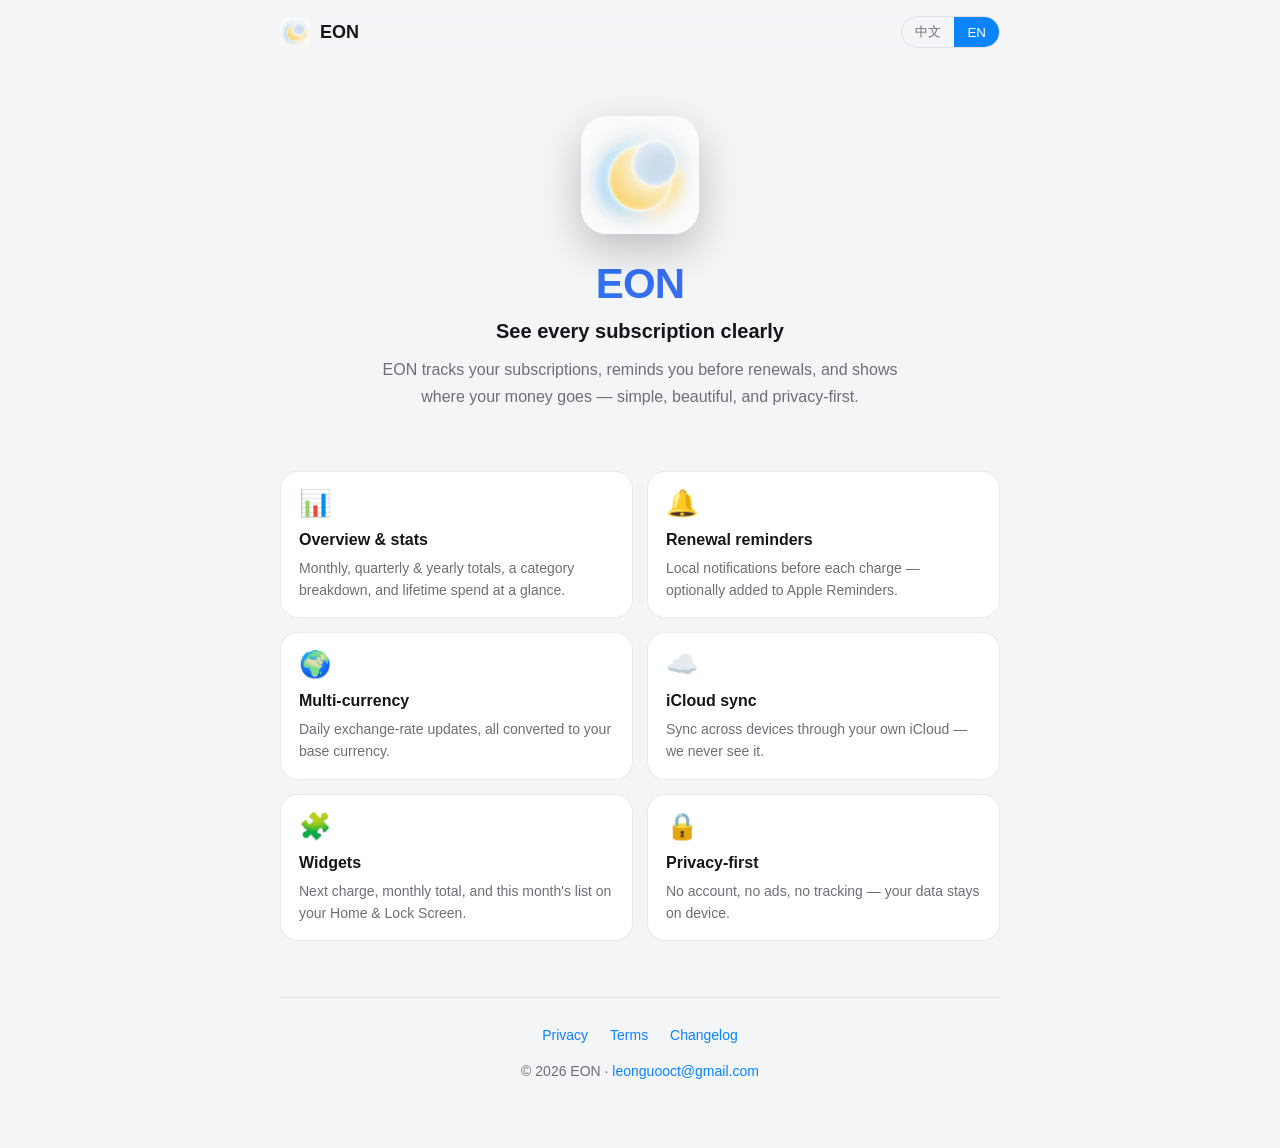
==== index.html @ 5a6c203f "changelog: minimal editorial restyle (mono, no cards/tags/badges); add cache-busting ?v=4 to css/js" ====
<!DOCTYPE html>
<html lang="en">
<head>
<meta charset="utf-8">
<meta name="viewport" content="width=device-width, initial-scale=1">
<title>EON — Subscription Tracker</title>
<link rel="icon" href="icon.png">
<link rel="stylesheet" href="style.css?v=4">
<script>
(function(){try{var l=localStorage.getItem('eon-lang');
if(!l){l=(navigator.language||'en').toLowerCase().indexOf('zh')===0?'zh':'en';}
document.documentElement.setAttribute('data-lang',l);}catch(e){
document.documentElement.setAttribute('data-lang','en');}})();
</script>
</head>
<body>
<div class="wrap">

  <header class="bar">
    <a class="brand" href="index.html"><img src="icon.png" alt="EON"> EON</a>
    <div class="langtoggle">
      <button data-l="zh" onclick="eonSetLang('zh')">中文</button>
      <button data-l="en" onclick="eonSetLang('en')">EN</button>
    </div>
  </header>

  <section class="hero">
    <img class="appicon" src="icon.png" alt="EON app icon">
    <h1>EON</h1>
    <p class="tag">
      <span class="zh">看清你的每一笔订阅</span>
      <span class="en">See every subscription clearly</span>
    </p>
    <p class="sub">
      <span class="zh">EON 帮你记录订阅、提前提醒续费、看清钱花在了哪里 —— 简洁、好看、隐私优先。</span>
      <span class="en">EON tracks your subscriptions, reminds you before renewals, and shows where your money goes — simple, beautiful, and privacy-first.</span>
    </p>
  </section>

  <section class="features">
    <div class="card">
      <div class="emoji">📊</div>
      <h3><span class="zh">总览统计</span><span class="en">Overview &amp; stats</span></h3>
      <p><span class="zh">月 / 季 / 年总额、分类饼图、累计支付,一眼看清。</span>
         <span class="en">Monthly, quarterly &amp; yearly totals, a category breakdown, and lifetime spend at a glance.</span></p>
    </div>
    <div class="card">
      <div class="emoji">🔔</div>
      <h3><span class="zh">续费提醒</span><span class="en">Renewal reminders</span></h3>
      <p><span class="zh">扣费前本地通知,还能一键加到 Apple 提醒事项。</span>
         <span class="en">Local notifications before each charge — optionally added to Apple Reminders.</span></p>
    </div>
    <div class="card">
      <div class="emoji">🌍</div>
      <h3><span class="zh">多币种</span><span class="en">Multi-currency</span></h3>
      <p><span class="zh">每天自动更新汇率,统一折算成你的主币种。</span>
         <span class="en">Daily exchange-rate updates, all converted to your base currency.</span></p>
    </div>
    <div class="card">
      <div class="emoji">☁️</div>
      <h3><span class="zh">iCloud 同步</span><span class="en">iCloud sync</span></h3>
      <p><span class="zh">多设备同步;数据只在你自己的 iCloud,我们看不到。</span>
         <span class="en">Sync across devices through your own iCloud — we never see it.</span></p>
    </div>
    <div class="card">
      <div class="emoji">🧩</div>
      <h3><span class="zh">桌面小组件</span><span class="en">Widgets</span></h3>
      <p><span class="zh">下次扣费、本月总额、本月清单,主屏锁屏随时一眼看到。</span>
         <span class="en">Next charge, monthly total, and this month's list on your Home &amp; Lock Screen.</span></p>
    </div>
    <div class="card">
      <div class="emoji">🔒</div>
      <h3><span class="zh">隐私优先</span><span class="en">Privacy-first</span></h3>
      <p><span class="zh">无账号、无广告、无追踪,数据留在你的设备上。</span>
         <span class="en">No account, no ads, no tracking — your data stays on device.</span></p>
    </div>
  </section>

  <footer>
    <div class="links">
      <a href="privacy.html"><span class="zh">隐私政策</span><span class="en">Privacy</span></a>
      <a href="terms.html"><span class="zh">使用条款</span><span class="en">Terms</span></a>
      <a href="changelog.html"><span class="zh">更新日志</span><span class="en">Changelog</span></a>
    </div>
    <p>© 2026 EON · <a href="mailto:leonguooct@gmail.com">leonguooct@gmail.com</a></p>
  </footer>

</div>
<script src="app.js?v=4"></script>
</body>
</html>
---- style.css ----
:root{
  --bg:#f4f5f7; --surface:#ffffff; --ink:#15161a; --sec:#6c6f77;
  --line:rgba(0,0,0,.08); --accent:#0a84ff; --accent2:#5e5ce6;
}
@media (prefers-color-scheme: dark){
  :root{
    --bg:#0a0a0c; --surface:#17181c; --ink:#f4f5f7; --sec:#8b8e97;
    --line:rgba(255,255,255,.09); --accent:#6ca8ff; --accent2:#7d7bff;
  }
}
*{box-sizing:border-box}
html{color-scheme:light dark}
body{margin:0;background:var(--bg);color:var(--ink);
  font:16px/1.7 -apple-system,BlinkMacSystemFont,"Segoe UI",Roboto,"PingFang SC","Hiragino Sans",sans-serif;
  -webkit-font-smoothing:antialiased}
a{color:var(--accent);text-decoration:none}
a:hover{text-decoration:underline}
.wrap{max-width:760px;margin:0 auto;padding:0 20px}

/* top bar */
header.bar{display:flex;align-items:center;justify-content:space-between;
  padding:16px 0;position:sticky;top:0;z-index:10;
  background:color-mix(in srgb,var(--bg) 86%, transparent);
  backdrop-filter:saturate(180%) blur(14px);-webkit-backdrop-filter:saturate(180%) blur(14px)}
.brand{display:flex;align-items:center;gap:10px;font-weight:800;font-size:18px;color:var(--ink)}
.brand:hover{text-decoration:none}
.brand img{width:30px;height:30px;border-radius:8px}
.langtoggle{display:flex;border:1px solid var(--line);border-radius:999px;overflow:hidden}
.langtoggle button{border:0;background:transparent;color:var(--sec);
  padding:6px 13px;cursor:pointer;font:600 13px/1 inherit}
.langtoggle button.active{background:var(--accent);color:#fff}

/* hero */
.hero{text-align:center;padding:52px 0 20px}
.hero .appicon{width:118px;height:118px;border-radius:26px;
  box-shadow:0 16px 44px rgba(0,0,0,.22)}
.hero h1{font-size:42px;line-height:1.05;letter-spacing:-.02em;margin:20px 0 8px;
  background:linear-gradient(120deg,var(--accent),var(--accent2));
  -webkit-background-clip:text;background-clip:text;color:transparent}
.hero .tag{font-size:20px;font-weight:600;margin:0 0 8px}
.hero .sub{font-size:16px;color:var(--sec);max-width:520px;margin:0 auto}

/* features */
.features{display:grid;grid-template-columns:1fr 1fr;gap:14px;margin:40px 0 8px}
@media (max-width:560px){.features{grid-template-columns:1fr}}
.card{background:var(--surface);border:1px solid var(--line);border-radius:18px;padding:18px 18px 16px}
.card .emoji{font-size:26px;line-height:1}
.card h3{margin:10px 0 5px;font-size:16px}
.card p{margin:0;color:var(--sec);font-size:14px;line-height:1.55}

/* doc pages */
.doc{padding:8px 0 0}
.doc h1{font-size:28px;margin:8px 0 2px}
.doc h2{font-size:19px;margin-top:30px}
.doc ul{padding-left:22px}
.doc code{background:var(--surface);border:1px solid var(--line);
  border-radius:6px;padding:1px 6px;font-size:13px}
.muted{color:var(--sec);font-size:14px}

/* changelog — minimal / editorial (mono, whitespace + hairlines only) */
.timeline{margin:40px 0 0}
.release{margin:0 0 44px;padding:0;background:none;border:0}
.release + .release{border-top:1px solid var(--line);padding-top:42px}
.release .ver{display:flex;align-items:baseline;gap:12px;margin-bottom:20px}
.release h3{margin:0;font-size:25px;font-weight:600;letter-spacing:-.02em;
  color:var(--ink);font-variant-numeric:tabular-nums}
.badge-latest{font-size:11px;font-weight:600;letter-spacing:.1em;
  text-transform:uppercase;color:var(--sec)}
.release .date{margin-left:auto;font-size:12px;letter-spacing:.06em;
  text-transform:uppercase;color:var(--sec);font-variant-numeric:tabular-nums}
.release ul{list-style:none;margin:0;padding:0}
/* plain text lines — no label, no bullet, whitespace-only rhythm */
.release li{margin:0;padding:11px 0;line-height:1.7;font-size:15.5px;color:var(--ink)}
/* type labels removed from view (kept in markup for future/scannability) */
.t{display:none}

/* footer */
footer{border-top:1px solid var(--line);margin-top:56px;padding:26px 0 64px;
  color:var(--sec);font-size:14px;text-align:center}
footer .links a{margin:0 9px}
footer p{margin:12px 0 0}

/* language visibility (set on <html data-lang>) */
html[data-lang="en"] .zh{display:none}
html[data-lang="zh"] .en{display:none}
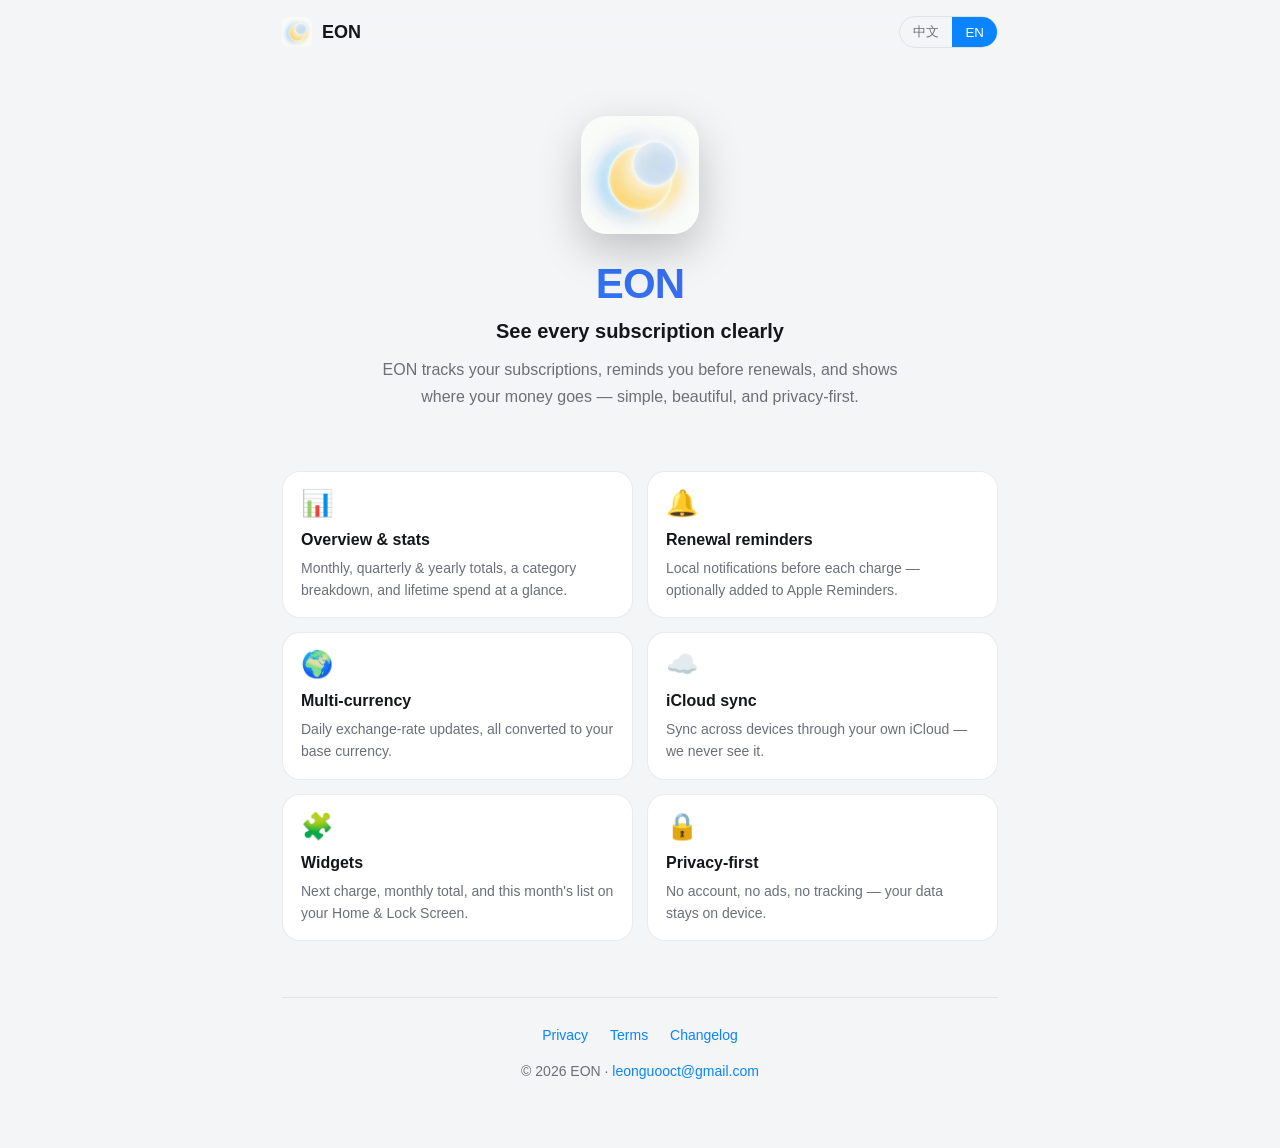
==== commit bedf4833: "changelog: group items under New/Fixed headings with bullets; wider mobile gutters; bump ?v=5" ====
--- a/index.html
+++ b/index.html
@@ -5,7 +5,7 @@
 <meta name="viewport" content="width=device-width, initial-scale=1">
 <title>EON — Subscription Tracker</title>
 <link rel="icon" href="icon.png">
-<link rel="stylesheet" href="style.css?v=4">
+<link rel="stylesheet" href="style.css?v=5">
 <script>
 (function(){try{var l=localStorage.getItem('eon-lang');
 if(!l){l=(navigator.language||'en').toLowerCase().indexOf('zh')===0?'zh':'en';}
@@ -86,6 +86,6 @@
   </footer>
 
 </div>
-<script src="app.js?v=4"></script>
+<script src="app.js?v=5"></script>
 </body>
 </html>
--- a/style.css
+++ b/style.css
@@ -15,7 +15,8 @@
   -webkit-font-smoothing:antialiased}
 a{color:var(--accent);text-decoration:none}
 a:hover{text-decoration:underline}
-.wrap{max-width:760px;margin:0 auto;padding:0 20px}
+.wrap{max-width:760px;margin:0 auto;padding:0 22px}
+@media(max-width:560px){.wrap{padding:0 28px}}
 
 /* top bar */
 header.bar{display:flex;align-items:center;justify-content:space-between;
@@ -61,18 +62,20 @@
 .timeline{margin:40px 0 0}
 .release{margin:0 0 44px;padding:0;background:none;border:0}
 .release + .release{border-top:1px solid var(--line);padding-top:42px}
-.release .ver{display:flex;align-items:baseline;gap:12px;margin-bottom:20px}
+.release .ver{display:flex;align-items:baseline;gap:12px;margin-bottom:6px}
 .release h3{margin:0;font-size:25px;font-weight:600;letter-spacing:-.02em;
   color:var(--ink);font-variant-numeric:tabular-nums}
 .badge-latest{font-size:11px;font-weight:600;letter-spacing:.1em;
   text-transform:uppercase;color:var(--sec)}
 .release .date{margin-left:auto;font-size:12px;letter-spacing:.06em;
   text-transform:uppercase;color:var(--sec);font-variant-numeric:tabular-nums}
-.release ul{list-style:none;margin:0;padding:0}
-/* plain text lines — no label, no bullet, whitespace-only rhythm */
-.release li{margin:0;padding:11px 0;line-height:1.7;font-size:15.5px;color:var(--ink)}
-/* type labels removed from view (kept in markup for future/scannability) */
-.t{display:none}
+/* grouped sections: New / Improved / Fixed heading + bulleted list */
+.release h4{margin:22px 0 4px;font-size:12px;font-weight:700;letter-spacing:.08em;
+  text-transform:uppercase;color:var(--sec)}
+.release h4:first-child{margin-top:12px}
+.release ul{list-style:disc;margin:0;padding-left:20px}
+.release li{margin:0;padding:5px 0;line-height:1.7;font-size:15.5px;color:var(--ink)}
+.release li::marker{color:var(--sec)}
 
 /* footer */
 footer{border-top:1px solid var(--line);margin-top:56px;padding:26px 0 64px;
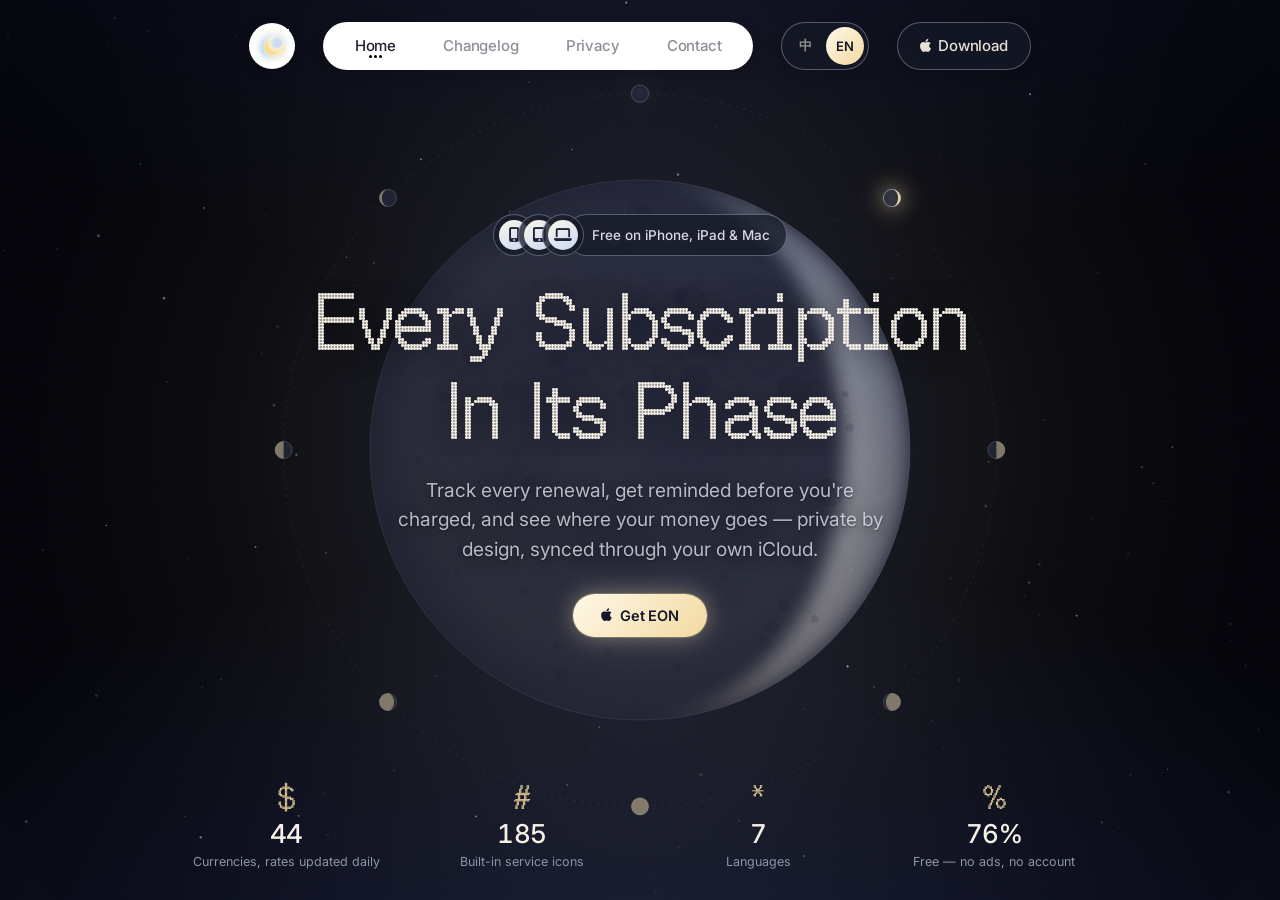
==== commit d19ac511: "site: 换成月相主题新官网 + 中英切换 + 联系页 - 首页:动态月相夜空(月面纹理、柔和明暗交界线、8 相轨道、流星)、真实产品数据、App Store 下载直达 - 中英切换:记住选择,默认" ====
--- a/index.html
+++ b/index.html
@@ -1,91 +1,122 @@
 <!DOCTYPE html>
-<html lang="en">
+<html lang="en" data-lang="en">
 <head>
-<meta charset="utf-8">
-<meta name="viewport" content="width=device-width, initial-scale=1">
-<title>EON — Subscription Tracker</title>
-<link rel="icon" href="icon.png">
-<link rel="stylesheet" href="style.css?v=5">
-<script>
-(function(){try{var l=localStorage.getItem('eon-lang');
-if(!l){l=(navigator.language||'en').toLowerCase().indexOf('zh')===0?'zh':'en';}
-document.documentElement.setAttribute('data-lang',l);}catch(e){
-document.documentElement.setAttribute('data-lang','en');}})();
-</script>
+  <meta charset="UTF-8" />
+  <meta name="viewport" content="width=device-width, initial-scale=1, viewport-fit=cover" />
+  <title>EON — Every Subscription, In Its Phase</title>
+  <meta name="description" content="EON tracks your subscriptions, reminds you before renewals and shows where your money goes. Free, private, on iPhone, iPad and Mac." />
+  <script>
+    (function () {
+      var l;
+      try { l = localStorage.getItem("eon-lang"); } catch (e) {}
+      if (l !== "zh" && l !== "en") l = (navigator.language || "en").toLowerCase().indexOf("zh") === 0 ? "zh" : "en";
+      var h = document.documentElement;
+      h.setAttribute("data-lang", l);
+      h.setAttribute("lang", l === "zh" ? "zh-Hans" : "en");
+      h.dataset.titleEn = "EON — Every Subscription, In Its Phase";
+      h.dataset.titleZh = "EON：订阅管理 —— 每一笔订阅，都有它的月相";
+      document.title = l === "zh" ? h.dataset.titleZh : h.dataset.titleEn;
+    })();
+  </script>
+  <link rel="preconnect" href="https://fonts.googleapis.com" />
+  <link rel="preconnect" href="https://fonts.gstatic.com" crossorigin />
+  <link href="https://fonts.googleapis.com/css2?family=Inter:wght@400;500;600&display=swap" rel="stylesheet" />
+  <link href="https://db.onlinewebfonts.com/c/8cb707a9b8a73f8a7403336b861c3074?family=BubbledotICG-FinePos" rel="stylesheet" />
+  <link rel="stylesheet" href="https://cdnjs.cloudflare.com/ajax/libs/font-awesome/6.5.2/css/all.min.css" integrity="sha512-SnH5WK+bZxgPHs44uWIX+LLJAJ9/2PkPKZ5QiAj6Ta86w+fsb2TkcmfRyVX3pBnMFcV7oQPJkl9QevSCWr3W6A==" crossorigin="anonymous" referrerpolicy="no-referrer" />
+  <link rel="icon" href="assets/logo.webp" type="image/webp" />
+  <link rel="stylesheet" href="styles.css" />
 </head>
-<body>
-<div class="wrap">
+<body class="home">
+  <!-- Night sky + a moon that slowly walks through its phases (drawn in main.js). -->
+  <div class="bg" aria-hidden="true">
+    <canvas class="sky" data-moon="hero"></canvas>
+    <div class="bg-grain"></div>
+  </div>
 
-  <header class="bar">
-    <a class="brand" href="index.html"><img src="icon.png" alt="EON"> EON</a>
-    <div class="langtoggle">
-      <button data-l="zh" onclick="eonSetLang('zh')">中文</button>
-      <button data-l="en" onclick="eonSetLang('en')">EN</button>
-    </div>
-  </header>
+  <div class="page">
+    <header class="header">
+      <a class="logo" href="index.html" aria-label="EON">
+        <img src="assets/logo.webp" alt="" width="52" height="52" />
+      </a>
 
-  <section class="hero">
-    <img class="appicon" src="icon.png" alt="EON app icon">
-    <h1>EON</h1>
-    <p class="tag">
-      <span class="zh">看清你的每一笔订阅</span>
-      <span class="en">See every subscription clearly</span>
-    </p>
-    <p class="sub">
-      <span class="zh">EON 帮你记录订阅、提前提醒续费、看清钱花在了哪里 —— 简洁、好看、隐私优先。</span>
-      <span class="en">EON tracks your subscriptions, reminds you before renewals, and shows where your money goes — simple, beautiful, and privacy-first.</span>
-    </p>
-  </section>
+      <nav class="nav" aria-label="Primary">
+        <a class="nav-link is-active" aria-current="page" href="index.html"><span class="en">Home</span><span class="zh">首页</span></a>
+        <a class="nav-link" href="changelog.html"><span class="en">Changelog</span><span class="zh">更新日志</span></a>
+        <a class="nav-link" href="privacy.html"><span class="en">Privacy</span><span class="zh">隐私</span></a>
+        <a class="nav-link" href="contact.html"><span class="en">Contact</span><span class="zh">联系</span></a>
+      </nav>
 
-  <section class="features">
-    <div class="card">
-      <div class="emoji">📊</div>
-      <h3><span class="zh">总览统计</span><span class="en">Overview &amp; stats</span></h3>
-      <p><span class="zh">月 / 季 / 年总额、分类饼图、累计支付,一眼看清。</span>
-         <span class="en">Monthly, quarterly &amp; yearly totals, a category breakdown, and lifetime spend at a glance.</span></p>
-    </div>
-    <div class="card">
-      <div class="emoji">🔔</div>
-      <h3><span class="zh">续费提醒</span><span class="en">Renewal reminders</span></h3>
-      <p><span class="zh">扣费前本地通知,还能一键加到 Apple 提醒事项。</span>
-         <span class="en">Local notifications before each charge — optionally added to Apple Reminders.</span></p>
-    </div>
-    <div class="card">
-      <div class="emoji">🌍</div>
-      <h3><span class="zh">多币种</span><span class="en">Multi-currency</span></h3>
-      <p><span class="zh">每天自动更新汇率,统一折算成你的主币种。</span>
-         <span class="en">Daily exchange-rate updates, all converted to your base currency.</span></p>
-    </div>
-    <div class="card">
-      <div class="emoji">☁️</div>
-      <h3><span class="zh">iCloud 同步</span><span class="en">iCloud sync</span></h3>
-      <p><span class="zh">多设备同步;数据只在你自己的 iCloud,我们看不到。</span>
-         <span class="en">Sync across devices through your own iCloud — we never see it.</span></p>
-    </div>
-    <div class="card">
-      <div class="emoji">🧩</div>
-      <h3><span class="zh">桌面小组件</span><span class="en">Widgets</span></h3>
-      <p><span class="zh">下次扣费、本月总额、本月清单,主屏锁屏随时一眼看到。</span>
-         <span class="en">Next charge, monthly total, and this month's list on your Home &amp; Lock Screen.</span></p>
-    </div>
-    <div class="card">
-      <div class="emoji">🔒</div>
-      <h3><span class="zh">隐私优先</span><span class="en">Privacy-first</span></h3>
-      <p><span class="zh">无账号、无广告、无追踪,数据留在你的设备上。</span>
-         <span class="en">No account, no ads, no tracking — your data stays on device.</span></p>
-    </div>
-  </section>
+      <div class="lang" role="group" aria-label="Language / 语言">
+        <button type="button" data-l="zh" lang="zh-Hans">中</button>
+        <button type="button" data-l="en" lang="en">EN</button>
+      </div>
 
-  <footer>
-    <div class="links">
-      <a href="privacy.html"><span class="zh">隐私政策</span><span class="en">Privacy</span></a>
-      <a href="terms.html"><span class="zh">使用条款</span><span class="en">Terms</span></a>
-      <a href="changelog.html"><span class="zh">更新日志</span><span class="en">Changelog</span></a>
-    </div>
-    <p>© 2026 EON · <a href="mailto:leonguooct@gmail.com">leonguooct@gmail.com</a></p>
-  </footer>
+      <a class="sign-in" href="https://apps.apple.com/app/id6771706897" data-href-en="https://apps.apple.com/app/id6771706897" data-href-zh="https://apps.apple.com/cn/app/id6771706897" target="_blank" rel="noopener"><i class="fa-brands fa-apple" aria-hidden="true"></i> <span class="en">Download</span><span class="zh">下载</span></a>
 
-</div>
-<script src="app.js?v=5"></script>
+      <button class="burger" type="button" aria-label="Menu" aria-expanded="false" aria-controls="mobile-menu">
+        <span></span><span></span><span></span>
+      </button>
+    </header>
+
+    <div class="menu-overlay" hidden></div>
+    <nav class="mobile-menu" id="mobile-menu" aria-label="Mobile" hidden>
+      <a class="mobile-link is-active" aria-current="page" href="index.html" style="--i: 0"><span class="en">Home</span><span class="zh">首页</span></a>
+      <a class="mobile-link" href="changelog.html" style="--i: 1"><span class="en">Changelog</span><span class="zh">更新日志</span></a>
+      <a class="mobile-link" href="privacy.html" style="--i: 2"><span class="en">Privacy</span><span class="zh">隐私</span></a>
+      <a class="mobile-link" href="contact.html" style="--i: 3"><span class="en">Contact</span><span class="zh">联系</span></a>
+      <a class="mobile-sign-in" href="https://apps.apple.com/app/id6771706897" data-href-en="https://apps.apple.com/app/id6771706897" data-href-zh="https://apps.apple.com/cn/app/id6771706897" target="_blank" rel="noopener" style="--i: 4"><i class="fa-brands fa-apple" aria-hidden="true"></i> <span class="en">Download on the App Store</span><span class="zh">在 App Store 下载</span></a>
+    </nav>
+
+    <main class="hero">
+      <div class="trust anim" style="--d: 0.05s">
+        <span class="trust-avatar a1" title="iPhone"><span class="trust-inner"><i class="fa-solid fa-mobile-screen-button" aria-hidden="true"></i></span></span>
+        <span class="trust-avatar a2" title="iPad"><span class="trust-inner"><i class="fa-solid fa-tablet-screen-button" aria-hidden="true"></i></span></span>
+        <span class="trust-avatar a3" title="Mac"><span class="trust-inner"><i class="fa-solid fa-laptop" aria-hidden="true"></i></span></span>
+        <span class="trust-pill"><span class="en">Free on iPhone, iPad &amp; Mac</span><span class="zh">iPhone · iPad · Mac 免费使用</span></span>
+      </div>
+
+      <h1 class="headline anim">
+        <span class="en">
+          <span class="line" style="--ld: 0.12s">Every Subscription</span>
+          <span class="line" style="--ld: 0.3s">In Its Phase</span>
+        </span>
+        <span class="zh">
+          <span class="line dot-cjk" style="--ld: 0.12s">每一笔订阅</span>
+          <span class="line dot-cjk" style="--ld: 0.3s">都有它的月相</span>
+        </span>
+      </h1>
+
+      <p class="subhead anim" style="--d: 0.28s">
+        <span class="en">Track every renewal, get reminded before you're charged, and see where your money goes — private by design, synced through your own iCloud.</span><span class="zh">记下每一次续费，扣费前提醒你，看清钱都花在了哪里 —— 隐私优先，只通过你自己的 iCloud 同步。</span>
+      </p>
+
+      <a class="cta anim" href="https://apps.apple.com/app/id6771706897" data-href-en="https://apps.apple.com/app/id6771706897" data-href-zh="https://apps.apple.com/cn/app/id6771706897" target="_blank" rel="noopener" style="--d: 0.4s"><i class="fa-brands fa-apple" aria-hidden="true"></i> <span class="en">Get EON</span><span class="zh">免费下载</span></a>
+    </main>
+
+    <footer class="stats" aria-label="EON">
+      <div class="stat anim" style="--d: 0.50s">
+        <span class="stat-icon" aria-hidden="true">$</span>
+        <span class="stat-value" data-target="48" data-suffix="" data-decimals="0">0</span>
+        <span class="stat-label"><span class="en">Currencies, rates updated daily</span><span class="zh">种货币，汇率每日更新</span></span>
+      </div>
+      <div class="stat anim" style="--d: 0.58s">
+        <span class="stat-icon" aria-hidden="true">#</span>
+        <span class="stat-value" data-target="210" data-suffix="" data-decimals="0">0</span>
+        <span class="stat-label"><span class="en">Built-in service icons</span><span class="zh">个内置服务图标</span></span>
+      </div>
+      <div class="stat anim" style="--d: 0.66s">
+        <span class="stat-icon" aria-hidden="true">*</span>
+        <span class="stat-value" data-target="8" data-suffix="" data-decimals="0">0</span>
+        <span class="stat-label"><span class="en">Languages</span><span class="zh">种语言</span></span>
+      </div>
+      <div class="stat anim" style="--d: 0.74s">
+        <span class="stat-icon" aria-hidden="true">%</span>
+        <span class="stat-value" data-target="100" data-suffix="%" data-decimals="0">0%</span>
+        <span class="stat-label"><span class="en">Free — no ads, no account</span><span class="zh">免费 · 无广告 · 无需注册</span></span>
+      </div>
+    </footer>
+  </div>
+
+  <script src="main.js"></script>
 </body>
 </html>
--- a/styles.css
+++ b/styles.css
@@ -0,0 +1,1214 @@
+@font-face {
+  font-family: "Geist Pixel Circle";
+  src: url("fonts/GeistPixel-Circle.woff2") format("woff2");
+  font-weight: 400;
+  font-style: normal;
+  font-display: swap;
+}
+
+:root {
+  /* Moon-phase palette — taken from the EON icon: pale gold crescent + moon-blue disc. */
+  --bg: #04050b;
+  --text: #f6f1e6;
+  --muted: #8f93a6;
+  --moon-gold: #f2d9a0;
+  --moon-blue: #cad8f4;
+  --nav-text: #1f2230;
+  --pill-dark: rgba(22, 25, 40, 0.72);
+  --sign-in-text: #e6e1d4;
+  --nav-shadow: 0 4px 14px rgba(0, 0, 0, 0.16);
+  --trust-bg: rgba(22, 25, 40, 0.72);
+  --trust-border: rgba(202, 216, 244, 0.35);
+  --trust-text: #d7d9e4;
+  --font-sans: "Inter", "Segoe UI", system-ui, sans-serif;
+  --font-display: "BubbledotICG-FinePos", "Geist Pixel Circle", monospace;
+  --ease-out: cubic-bezier(0.22, 1, 0.36, 1);
+}
+
+*,
+*::before,
+*::after {
+  box-sizing: border-box;
+}
+
+html,
+body {
+  margin: 0;
+  padding: 0;
+}
+
+body {
+  background: var(--bg);
+  color: var(--text);
+  font-family: var(--font-sans);
+  height: 100vh;
+  height: 100dvh;
+  overflow: hidden;
+  -webkit-font-smoothing: antialiased;
+  -moz-osx-font-smoothing: grayscale;
+  text-rendering: optimizeLegibility;
+}
+
+a {
+  color: inherit;
+  text-decoration: none;
+}
+
+button {
+  font: inherit;
+}
+
+/* ---------- Background video ---------- */
+
+.bg {
+  position: absolute;
+  inset: 0;
+  overflow: hidden;
+  background:
+    radial-gradient(120% 80% at 50% 110%, #141a33 0%, transparent 60%),
+    radial-gradient(90% 60% at 50% -10%, #0d1024 0%, transparent 70%),
+    var(--bg);
+}
+
+.sky {
+  position: absolute;
+  inset: 0;
+  width: 100%;
+  height: 100%;
+  display: block;
+  pointer-events: none;
+  z-index: 0;
+}
+
+/* Fine film grain so the gradients don't band. */
+.bg-grain {
+  position: absolute;
+  inset: 0;
+  pointer-events: none;
+  opacity: 0.12;
+  mix-blend-mode: overlay;
+  background-image: url("data:image/svg+xml;utf8,<svg xmlns='http://www.w3.org/2000/svg' width='160' height='160'><filter id='n'><feTurbulence type='fractalNoise' baseFrequency='0.9' numOctaves='2' stitchTiles='stitch'/></filter><rect width='100%' height='100%' filter='url(%23n)'/></svg>");
+}
+
+/* ---------- Page ---------- */
+
+.page {
+  position: relative;
+  display: flex;
+  flex-direction: column;
+  align-items: center;
+  height: 100vh;
+  height: 100dvh;
+  padding: clamp(16px, 2.4vh, 28px) clamp(14px, 3vw, 32px);
+  overflow: hidden;
+}
+
+.header,
+.hero,
+.stats,
+.mobile-menu {
+  position: relative;
+  z-index: 1;
+}
+
+/* ---------- Header ---------- */
+
+.header {
+  flex-shrink: 0;
+  display: flex;
+  align-items: center;
+  justify-content: center;
+  gap: clamp(18px, 2.8vw, 28px);
+  width: 100%;
+  max-width: 820px;
+  animation: slideDown 0.7s var(--ease-out) both;
+}
+
+/* Keep the burger (now the close X) above the menu overlay. */
+.page .header {
+  z-index: 3;
+}
+
+.logo {
+  flex-shrink: 0;
+  display: grid;
+  place-items: center;
+  width: clamp(40px, 4.4vw, 46px);
+  height: clamp(40px, 4.4vw, 46px);
+  border-radius: 50%;
+  background: #fff;
+  box-shadow: var(--nav-shadow);
+  transition: transform 0.3s var(--ease-out);
+}
+
+.logo:hover {
+  transform: scale(1.04);
+}
+
+.logo img {
+  display: block;
+  width: 72%;
+  height: 72%;
+  object-fit: contain;
+}
+
+.nav {
+  flex: 1;
+  max-width: 430px;
+  height: clamp(44px, 5.2vw, 48px);
+  display: flex;
+  align-items: center;
+  justify-content: space-around;
+  padding: 4px 8px;
+  border-radius: 999px;
+  background: #fff;
+  box-shadow: var(--nav-shadow);
+}
+
+.nav-link {
+  position: relative;
+  padding: 8px 10px;
+  font-family: var(--font-sans);
+  font-weight: 500;
+  font-size: clamp(13px, 1.4vw, 15px);
+  letter-spacing: -0.01em;
+  color: var(--nav-text);
+  opacity: 0.5;
+  white-space: nowrap;
+  transition: opacity 0.25s ease;
+}
+
+.nav-link:hover {
+  opacity: 0.75;
+}
+
+.nav-link.is-active {
+  opacity: 1;
+}
+
+.nav-link.is-active::after,
+.mobile-link.is-active::after {
+  content: "";
+  position: absolute;
+  left: 50%;
+  bottom: 5px;
+  width: 3px;
+  height: 3px;
+  margin-left: -1.5px;
+  border-radius: 50%;
+  background: #000;
+  box-shadow: -5px 0 0 #000, 5px 0 0 #000;
+}
+
+.sign-in {
+  flex-shrink: 0;
+  display: inline-flex;
+  align-items: center;
+  height: clamp(44px, 5.2vw, 48px);
+  padding: 0 clamp(18px, 2.2vw, 22px);
+  border-radius: 999px;
+  gap: 7px;
+  background: var(--pill-dark);
+  border: 1px solid var(--trust-border);
+  -webkit-backdrop-filter: blur(10px);
+  backdrop-filter: blur(10px);
+  color: var(--sign-in-text);
+  font-weight: 500;
+  font-size: clamp(13px, 1.4vw, 15px);
+  letter-spacing: -0.01em;
+  box-shadow: var(--nav-shadow);
+  transition: background 0.25s ease, color 0.25s ease, transform 0.25s var(--ease-out);
+}
+
+.sign-in:hover {
+  background: rgba(34, 38, 60, 0.85);
+  color: #fff;
+  transform: translateY(-1px);
+}
+
+/* Burger (mobile only) */
+
+.burger {
+  display: none;
+  position: relative;
+  width: 48px;
+  height: 48px;
+  border: 0;
+  border-radius: 50%;
+  background: var(--pill-dark);
+  border: 1px solid var(--trust-border);
+  -webkit-backdrop-filter: blur(10px);
+  backdrop-filter: blur(10px);
+  box-shadow: var(--nav-shadow);
+  cursor: pointer;
+  transition: background 0.3s ease;
+}
+
+.burger span {
+  position: absolute;
+  left: 50%;
+  top: 50%;
+  width: 18px;
+  height: 1.5px;
+  margin: -0.75px 0 0 -9px;
+  border-radius: 2px;
+  background: #fff;
+  transition: transform 0.35s var(--ease-out), opacity 0.2s ease, background 0.3s ease;
+}
+
+.burger span:nth-child(1) {
+  transform: translateY(-6.5px);
+}
+
+.burger span:nth-child(3) {
+  transform: translateY(6.5px);
+}
+
+.burger[aria-expanded="true"] {
+  background: #fff;
+}
+
+.burger[aria-expanded="true"] span {
+  background: #000;
+}
+
+.burger[aria-expanded="true"] span:nth-child(1) {
+  transform: translateY(0) rotate(45deg);
+}
+
+.burger[aria-expanded="true"] span:nth-child(2) {
+  opacity: 0;
+}
+
+.burger[aria-expanded="true"] span:nth-child(3) {
+  transform: translateY(0) rotate(-45deg);
+}
+
+/* Mobile menu */
+
+.menu-overlay {
+  position: fixed;
+  inset: 0;
+  z-index: 1;
+  background: rgba(4, 5, 11, 0.62);
+  -webkit-backdrop-filter: blur(6px);
+  backdrop-filter: blur(6px);
+  animation: overlayIn 0.28s ease both;
+}
+
+.mobile-menu {
+  position: fixed;
+  z-index: 2;
+  top: calc(clamp(16px, 2.4vh, 28px) + 60px);
+  left: 50%;
+  width: min(360px, calc(100% - 28px));
+  transform: translateX(-50%);
+  display: flex;
+  flex-direction: column;
+  gap: 4px;
+  padding: 22px 18px 20px;
+  border-radius: 28px;
+  background: #fff;
+  box-shadow: 0 20px 60px rgba(0, 0, 0, 0.45);
+  animation: menuIn 0.38s var(--ease-out) both;
+}
+
+.menu-overlay[hidden],
+.mobile-menu[hidden] {
+  display: none;
+}
+
+.mobile-link {
+  position: relative;
+  display: block;
+  padding: 12px 8px 16px;
+  text-align: center;
+  font-weight: 500;
+  font-size: 17px;
+  letter-spacing: -0.01em;
+  color: var(--nav-text);
+  opacity: 0.55;
+  animation: linkIn 0.45s var(--ease-out) both;
+  animation-delay: calc(0.06s + var(--i) * 0.05s);
+}
+
+.mobile-link.is-active {
+  opacity: 1;
+}
+
+.mobile-link.is-active::after {
+  bottom: 8px;
+}
+
+.mobile-sign-in {
+  display: block;
+  margin-top: 10px;
+  padding: 14px;
+  border-radius: 999px;
+  background: #161a2b;
+  color: var(--sign-in-text);
+  text-align: center;
+  font-weight: 500;
+  font-size: 16px;
+  animation: linkIn 0.45s var(--ease-out) both;
+  animation-delay: calc(0.06s + var(--i) * 0.05s);
+}
+
+/* ---------- Hero ---------- */
+
+.hero {
+  flex: 1;
+  display: flex;
+  flex-direction: column;
+  align-items: center;
+  justify-content: center;
+  width: 100%;
+  max-width: 900px;
+  text-align: center;
+  min-height: 0;
+}
+
+.trust {
+  --trust-size: clamp(36px, 4.5vw, 42px);
+  display: inline-flex;
+  align-items: center;
+  margin-bottom: clamp(16px, 2.5vh, 26px);
+}
+
+.trust-avatar {
+  position: relative;
+  display: inline-block;
+  width: var(--trust-size);
+  height: var(--trust-size);
+  padding: 5px;
+  border-radius: 50%;
+  background: var(--trust-bg);
+  border: 1px solid var(--trust-border);
+  -webkit-backdrop-filter: blur(10px);
+  backdrop-filter: blur(10px);
+  transition: transform 0.35s var(--ease-out);
+}
+
+.trust-avatar + .trust-avatar {
+  margin-left: calc(var(--trust-size) * -0.42);
+}
+
+.trust-avatar.a1 { z-index: 1; }
+.trust-avatar.a2 { z-index: 2; }
+.trust-avatar.a3 { z-index: 4; }
+
+.trust:hover .a1 { transform: translateY(-2px); }
+.trust:hover .a2 { transform: translateY(-4px); }
+.trust:hover .a3 { transform: translateY(-2px); }
+
+.trust-inner {
+  display: grid;
+  place-items: center;
+  width: 100%;
+  height: 100%;
+  border-radius: 50%;
+  background: linear-gradient(145deg, #fbf6ea 0%, var(--moon-blue) 100%);
+  color: #1c2033;
+  font-size: calc(var(--trust-size) * 0.34);
+  line-height: 1;
+}
+
+.trust-pill {
+  position: relative;
+  z-index: 3;
+  display: inline-flex;
+  align-items: center;
+  height: var(--trust-size);
+  margin-left: calc(var(--trust-size) * -0.42);
+  padding: 0 16px 0 calc(var(--trust-size) * 0.58);
+  border-radius: 999px;
+  background: var(--trust-bg);
+  border: 1px solid var(--trust-border);
+  -webkit-backdrop-filter: blur(10px);
+  backdrop-filter: blur(10px);
+  color: var(--trust-text);
+  font-weight: 500;
+  font-size: clamp(12px, 1.4vw, 13.5px);
+  white-space: nowrap;
+}
+
+.headline {
+  margin: 0;
+  font-family: var(--font-display);
+  font-weight: 400;
+  font-size: clamp(28px, 6.2vw, 80px);
+  letter-spacing: -0.04em;
+  line-height: 1.12;
+  color: var(--text);
+  text-shadow: 0 0 28px rgba(4, 5, 11, 0.55);
+  white-space: nowrap;
+  overflow: hidden;
+  max-width: 100%;
+}
+
+.headline .line {
+  display: block;
+  opacity: 0;
+  transform: translateY(14px);
+  animation: headlineFade 0.85s var(--ease-out) forwards;
+  animation-delay: var(--ld, 0s);
+}
+
+.subhead {
+  max-width: min(500px, 92%);
+  margin: clamp(14px, 2.2vh, 22px) 0 0;
+  font-size: clamp(calc(13.5px + 2pt), calc(1.55vw + 2pt), calc(16.5px + 2pt));
+  font-weight: 400;
+  line-height: 1.55;
+  color: #dcdfea;
+  text-shadow: 0 1px 2px rgba(4, 5, 11, 0.55), 0 1px 18px rgba(4, 5, 11, 0.7);
+}
+
+.cta {
+  display: inline-flex;
+  align-items: center;
+  justify-content: center;
+  margin-top: clamp(20px, 3.2vh, 32px);
+  padding: clamp(11px, 1.6vh, 13px) clamp(22px, 3vw, 28px);
+  border-radius: 999px;
+  gap: 8px;
+  background: linear-gradient(135deg, #fff8e8 0%, var(--moon-gold) 100%);
+  color: #14172a;
+  font-weight: 600;
+  font-size: clamp(13.5px, 1.5vw, 14.5px);
+  letter-spacing: -0.01em;
+  box-shadow:
+    0 0 0 1px rgba(242, 217, 160, 0.25),
+    0 0 22px rgba(242, 217, 160, 0.38),
+    0 0 44px rgba(202, 216, 244, 0.14);
+  transition: transform 0.3s var(--ease-out), box-shadow 0.3s ease;
+}
+
+.cta:hover {
+  transform: translateY(-2px) scale(1.02);
+  box-shadow:
+    0 0 0 1px rgba(242, 217, 160, 0.35),
+    0 0 30px rgba(242, 217, 160, 0.55),
+    0 0 64px rgba(202, 216, 244, 0.24);
+}
+
+/* ---------- Stats ---------- */
+
+.stats {
+  flex-shrink: 0;
+  display: grid;
+  grid-template-columns: repeat(4, 1fr);
+  gap: clamp(12px, 2vw, 24px);
+  width: 100%;
+  max-width: 920px;
+  padding-bottom: clamp(4px, 1vh, 12px);
+}
+
+.stat {
+  display: flex;
+  flex-direction: column;
+  align-items: center;
+  gap: 6px;
+  text-align: center;
+}
+
+.stat-icon {
+  font-family: var(--font-display);
+  font-size: clamp(22px, 3vw, 33px);
+  line-height: 1;
+  color: var(--moon-gold);
+}
+
+.stat-value {
+  font-family: var(--font-sans);
+  font-weight: 500;
+  font-size: clamp(18px, 2.2vw, 26px);
+  letter-spacing: -0.025em;
+  color: var(--text);
+  font-variant-numeric: tabular-nums;
+  line-height: 1.1;
+}
+
+.stat-label {
+  font-size: clamp(11px, 1.2vw, 12.5px);
+  color: var(--muted);
+}
+
+/* ---------- Entrance animations ---------- */
+
+.anim {
+  opacity: 0;
+  transform: translateY(22px) scale(0.98);
+  filter: blur(6px);
+  animation: reveal 0.85s var(--ease-out) forwards;
+  animation-delay: var(--d, 0s);
+}
+
+.subhead.anim {
+  animation-name: revealSubhead;
+}
+
+/* The headline animates per line instead of as a block. */
+.headline.anim {
+  opacity: 1;
+  transform: none;
+  filter: none;
+  animation: none;
+}
+
+.cta.anim {
+  animation-name: revealPulse;
+  animation-duration: 1.1s;
+}
+
+@keyframes reveal {
+  to {
+    opacity: 1;
+    transform: translateY(0) scale(1);
+    filter: blur(0);
+  }
+}
+
+@keyframes revealSubhead {
+  to {
+    opacity: 0.8;
+    transform: translateY(0) scale(1);
+    filter: blur(0);
+  }
+}
+
+@keyframes revealPulse {
+  0% {
+    opacity: 0;
+    transform: translateY(22px) scale(0.98);
+    filter: blur(6px);
+  }
+  60% {
+    opacity: 1;
+    transform: translateY(0) scale(1.035);
+    filter: blur(0);
+  }
+  100% {
+    opacity: 1;
+    transform: translateY(0) scale(1);
+    filter: blur(0);
+  }
+}
+
+@keyframes headlineFade {
+  to {
+    opacity: 1;
+    transform: translateY(0);
+  }
+}
+
+@keyframes slideDown {
+  from {
+    opacity: 0;
+    transform: translateY(-18px);
+  }
+  to {
+    opacity: 1;
+    transform: translateY(0);
+  }
+}
+
+@keyframes overlayIn {
+  from { opacity: 0; }
+  to { opacity: 1; }
+}
+
+@keyframes menuIn {
+  from {
+    opacity: 0;
+    transform: translateX(-50%) translateY(-10px) scale(0.97);
+  }
+  to {
+    opacity: 1;
+    transform: translateX(-50%) translateY(0) scale(1);
+  }
+}
+
+@keyframes linkIn {
+  from {
+    opacity: 0;
+    transform: translateY(8px);
+  }
+}
+
+/* ---------- Mobile ---------- */
+
+@media (max-width: 720px) {
+  .nav,
+  .sign-in {
+    display: none;
+  }
+
+  .header {
+    justify-content: space-between;
+    max-width: none;
+  }
+
+  .logo {
+    width: 48px;
+    height: 48px;
+  }
+
+  .burger {
+    display: block;
+  }
+
+  .headline {
+    letter-spacing: -0.08em;
+    line-height: 1.05;
+  }
+
+  .trust-pill {
+    font-size: 12px;
+  }
+
+  .stats {
+    grid-template-columns: repeat(2, 1fr);
+    row-gap: clamp(14px, 2.4vh, 22px);
+  }
+}
+
+@media (max-width: 420px) {
+  .trust {
+    --trust-size: 34px;
+  }
+
+  .headline {
+    letter-spacing: -0.09em;
+    line-height: 1.04;
+  }
+}
+
+@media (max-height: 700px) {
+  .trust {
+    margin-bottom: 12px;
+  }
+
+  .subhead {
+    margin-top: 10px;
+  }
+
+  .cta {
+    margin-top: 16px;
+  }
+}
+
+/* ---------- Reduced motion ---------- */
+
+@media (prefers-reduced-motion: reduce) {
+  *,
+  *::before,
+  *::after {
+    animation: none !important;
+    transition: none !important;
+  }
+
+  .anim,
+  .headline .line {
+    opacity: 1;
+    transform: none;
+    filter: none;
+  }
+
+  .subhead.anim {
+    opacity: 0.8;
+  }
+
+  .headline {
+    color: var(--text);
+  }
+}
+
+/* ======================================================================
+   Language
+   ====================================================================== */
+
+html[data-lang="en"] .zh,
+html[data-lang="zh"] .en {
+  display: none !important;
+}
+
+html[lang="zh-Hans"] body {
+  font-family: "Inter", "PingFang SC", "Hiragino Sans GB", "Noto Sans SC", "Microsoft YaHei", sans-serif;
+}
+
+.lang {
+  flex-shrink: 0;
+  display: inline-flex;
+  align-items: center;
+  gap: 2px;
+  height: clamp(44px, 5.2vw, 48px);
+  padding: 4px;
+  border-radius: 999px;
+  background: var(--pill-dark);
+  border: 1px solid var(--trust-border);
+  -webkit-backdrop-filter: blur(10px);
+  backdrop-filter: blur(10px);
+  box-shadow: var(--nav-shadow);
+}
+
+.lang button {
+  height: 100%;
+  min-width: 38px;
+  padding: 0 10px;
+  border: 0;
+  border-radius: 999px;
+  background: transparent;
+  color: var(--sign-in-text);
+  font-family: var(--font-sans);
+  font-weight: 600;
+  font-size: 13px;
+  opacity: 0.6;
+  cursor: pointer;
+  transition: background 0.3s var(--ease-out), color 0.3s ease, opacity 0.3s ease;
+}
+
+.lang button:hover {
+  opacity: 0.9;
+}
+
+.lang button.is-active {
+  background: linear-gradient(135deg, #fff8e8 0%, var(--moon-gold) 100%);
+  color: #14172a;
+  opacity: 1;
+}
+
+/* Chinese headline: the display font has no CJK glyphs, so fake the dot-matrix
+   look — a heavy CJK face, filled with a dot grid instead of solid colour. */
+.dot-cjk {
+  font-family: "PingFang SC", "Hiragino Sans GB", "Noto Sans SC", "Microsoft YaHei", sans-serif;
+  font-weight: 900;
+  letter-spacing: 0.08em;
+  color: transparent;
+  background-image: radial-gradient(circle, var(--text) 0.034em, transparent 0.042em);
+  background-size: 0.09em 0.09em;
+  -webkit-background-clip: text;
+  background-clip: text;
+  text-shadow: none;
+  filter: drop-shadow(0 0 18px rgba(4, 5, 11, 0.55));
+}
+
+.headline .dot-cjk {
+  font-size: 0.92em;
+  line-height: 1.22;
+}
+
+@media (max-width: 720px) {
+  .header .lang {
+    margin-left: auto;
+    margin-right: 10px;
+    height: 48px;
+  }
+
+  .headline .dot-cjk {
+    font-size: 1.35em;
+    letter-spacing: 0.04em;
+  }
+}
+
+/* ======================================================================
+   Document pages (Changelog / Privacy / Terms)
+   ====================================================================== */
+
+body.doc-page {
+  height: auto;
+  min-height: 100vh;
+  overflow-x: hidden;
+  overflow-y: auto;
+}
+
+body.doc-page .bg {
+  position: fixed;
+}
+
+body.doc-page .page {
+  height: auto;
+  min-height: 100vh;
+  min-height: 100dvh;
+  overflow: visible;
+}
+
+body.doc-page .header {
+  position: sticky;
+  top: clamp(16px, 2.4vh, 28px);
+}
+
+body.menu-open.doc-page {
+  overflow: hidden;
+}
+
+.doc-main {
+  position: relative;
+  z-index: 1;
+  width: 100%;
+  max-width: 780px;
+  padding: clamp(40px, 8vh, 88px) 0 clamp(32px, 6vh, 64px);
+}
+
+.kicker {
+  margin: 0 0 16px;
+  text-align: center;
+  font-size: 12px;
+  font-weight: 600;
+  letter-spacing: 0.18em;
+  text-transform: uppercase;
+  color: var(--moon-gold);
+}
+
+.doc {
+  display: block;
+  padding: clamp(24px, 4vw, 48px);
+  border-radius: 28px;
+  background: rgba(12, 14, 26, 0.58);
+  border: 1px solid rgba(202, 216, 244, 0.14);
+  -webkit-backdrop-filter: blur(18px) saturate(1.2);
+  backdrop-filter: blur(18px) saturate(1.2);
+  box-shadow: 0 30px 80px rgba(0, 0, 0, 0.35);
+  color: #d9dbe6;
+  font-size: 15.5px;
+  line-height: 1.7;
+}
+
+.doc h1 {
+  margin: 0 0 10px;
+  font-family: var(--font-display);
+  font-weight: 400;
+  font-size: clamp(34px, 6vw, 60px);
+  letter-spacing: -0.04em;
+  line-height: 1.1;
+  color: var(--text);
+}
+
+/* Chinese titles get the dot-grid treatment too. */
+.doc h1 .zh,
+.doc .zh > h1 {
+  font-family: "PingFang SC", "Hiragino Sans GB", "Noto Sans SC", "Microsoft YaHei", sans-serif;
+  font-weight: 900;
+  letter-spacing: 0.06em;
+  color: transparent;
+  background-image: radial-gradient(circle, var(--text) 0.034em, transparent 0.042em);
+  background-size: 0.09em 0.09em;
+  -webkit-background-clip: text;
+  background-clip: text;
+  font-size: clamp(30px, 5vw, 50px);
+}
+
+.doc h2 {
+  margin: 34px 0 8px;
+  font-size: 13px;
+  font-weight: 600;
+  letter-spacing: 0.14em;
+  text-transform: uppercase;
+  color: var(--moon-gold);
+}
+
+.doc .zh h2,
+html[data-lang="zh"] .doc h2 {
+  letter-spacing: 0.08em;
+  font-size: 15px;
+}
+
+.doc p {
+  margin: 0 0 12px;
+}
+
+.doc strong {
+  color: var(--text);
+  font-weight: 600;
+}
+
+.doc a {
+  color: var(--moon-gold);
+  text-decoration: underline;
+  text-decoration-color: rgba(242, 217, 160, 0.35);
+  text-underline-offset: 3px;
+  transition: text-decoration-color 0.2s ease;
+}
+
+.doc a:hover {
+  text-decoration-color: var(--moon-gold);
+}
+
+.doc ul {
+  margin: 0 0 12px;
+  padding-left: 1.2em;
+}
+
+.doc li {
+  margin: 6px 0;
+}
+
+.doc li::marker {
+  color: var(--moon-blue);
+}
+
+.doc code {
+  padding: 1px 7px;
+  border-radius: 6px;
+  background: rgba(202, 216, 244, 0.1);
+  border: 1px solid rgba(202, 216, 244, 0.14);
+  color: var(--moon-blue);
+  font-family: ui-monospace, "SF Mono", Menlo, monospace;
+  font-size: 0.86em;
+}
+
+.doc .muted {
+  color: var(--muted);
+}
+
+/* Changelog timeline */
+
+.timeline {
+  margin-top: 28px;
+}
+
+.release {
+  position: relative;
+  padding: 26px 0 8px 28px;
+  border-left: 1px solid rgba(202, 216, 244, 0.16);
+}
+
+.release::before {
+  content: "";
+  position: absolute;
+  left: -7px;
+  top: 32px;
+  width: 13px;
+  height: 13px;
+  border-radius: 50%;
+  background: #1a1f38;
+  border: 1px solid rgba(202, 216, 244, 0.4);
+}
+
+/* The latest release gets a full "moon". */
+.release.latest::before {
+  background: radial-gradient(circle at 35% 35%, #fff8e8, var(--moon-gold) 60%, #c9a86a);
+  border-color: transparent;
+  box-shadow: 0 0 16px rgba(242, 217, 160, 0.6);
+}
+
+.release .ver {
+  display: flex;
+  align-items: baseline;
+  flex-wrap: wrap;
+  gap: 10px;
+  margin-bottom: 6px;
+}
+
+.release h3 {
+  margin: 0;
+  font-family: var(--font-display);
+  font-weight: 400;
+  font-size: clamp(24px, 3.4vw, 32px);
+  letter-spacing: -0.03em;
+  color: var(--text);
+}
+
+.badge-latest {
+  padding: 3px 10px;
+  border-radius: 999px;
+  background: linear-gradient(135deg, #fff8e8 0%, var(--moon-gold) 100%);
+  color: #14172a;
+  font-size: 11px;
+  font-weight: 600;
+  letter-spacing: 0.06em;
+  text-transform: uppercase;
+}
+
+.release .date {
+  margin-left: auto;
+  color: var(--muted);
+  font-size: 13px;
+  font-variant-numeric: tabular-nums;
+}
+
+.release h4 {
+  margin: 16px 0 6px;
+  font-size: 11.5px;
+  font-weight: 600;
+  letter-spacing: 0.16em;
+  text-transform: uppercase;
+  color: var(--moon-blue);
+}
+
+.release ul {
+  margin: 0;
+}
+
+/* Footer on doc pages */
+
+.doc-footer {
+  position: relative;
+  z-index: 1;
+  width: 100%;
+  max-width: 780px;
+  padding: 8px 0 clamp(20px, 4vh, 40px);
+  text-align: center;
+  color: var(--muted);
+  font-size: 13px;
+}
+
+.doc-footer-links {
+  display: flex;
+  justify-content: center;
+  flex-wrap: wrap;
+  gap: 6px 22px;
+  margin-bottom: 10px;
+}
+
+.doc-footer a {
+  color: #c9ccd8;
+  transition: color 0.2s ease;
+}
+
+.doc-footer a:hover {
+  color: var(--moon-gold);
+}
+
+.doc-footer p {
+  margin: 0;
+}
+
+@media (max-width: 720px) {
+  .release {
+    padding-left: 20px;
+  }
+
+  .release .date {
+    margin-left: 0;
+    width: 100%;
+  }
+}
+
+/* ======================================================================
+   Contact
+   ====================================================================== */
+
+.doc .contact-list {
+  list-style: none;
+  margin: 26px 0 0;
+  padding: 0;
+  display: flex;
+  flex-direction: column;
+  gap: 10px;
+}
+
+.doc .contact-row {
+  display: flex;
+  align-items: center;
+  gap: 16px;
+  margin: 0;
+  padding: 14px 16px;
+  border-radius: 18px;
+  background: rgba(202, 216, 244, 0.05);
+  border: 1px solid rgba(202, 216, 244, 0.1);
+  transition: background 0.25s ease, border-color 0.25s ease;
+}
+
+.contact-row:hover {
+  background: rgba(202, 216, 244, 0.08);
+  border-color: rgba(242, 217, 160, 0.25);
+}
+
+.contact-icon {
+  flex-shrink: 0;
+  display: grid;
+  place-items: center;
+  width: 44px;
+  height: 44px;
+  border-radius: 12px;
+  font-size: 19px;
+  color: #14172a;
+  background: linear-gradient(145deg, #fbf6ea 0%, var(--moon-blue) 100%);
+}
+
+.contact-xhs {
+  background: #ff2442;
+  color: #fff;
+}
+
+.xhs-mark {
+  font-size: 11px;
+  font-weight: 700;
+  letter-spacing: 0.02em;
+}
+
+.contact-text {
+  flex: 1;
+  min-width: 0;
+  display: flex;
+  flex-direction: column;
+  gap: 2px;
+}
+
+.contact-label {
+  font-size: 12px;
+  color: var(--muted);
+}
+
+.contact-handle {
+  font-size: 16px;
+  font-weight: 600;
+  color: var(--text);
+  overflow-wrap: anywhere;
+}
+
+.contact-sub {
+  display: block;
+  margin-top: 2px;
+  font-size: 12.5px;
+  font-weight: 400;
+  color: #b7bbca;
+  font-variant-numeric: tabular-nums;
+}
+
+.doc .contact-action {
+  flex-shrink: 0;
+  display: inline-flex;
+  align-items: center;
+  gap: 7px;
+  padding: 9px 15px;
+  border: 1px solid rgba(242, 217, 160, 0.35);
+  border-radius: 999px;
+  background: rgba(242, 217, 160, 0.08);
+  color: var(--moon-gold);
+  font: 500 13px var(--font-sans);
+  text-decoration: none;
+  cursor: pointer;
+  transition: background 0.25s ease, transform 0.25s var(--ease-out);
+}
+
+.doc .contact-action:hover {
+  background: rgba(242, 217, 160, 0.16);
+  transform: translateY(-1px);
+}
+
+.contact-action.is-copied {
+  border-color: rgba(202, 216, 244, 0.5);
+  color: var(--moon-blue);
+}
+
+@media (max-width: 520px) {
+  .doc {
+    padding: 22px 18px;
+    border-radius: 24px;
+  }
+
+  .doc .contact-row {
+    flex-wrap: wrap;
+    padding: 14px;
+  }
+
+  .contact-text {
+    flex: 1 1 calc(100% - 64px);
+  }
+
+  .doc .contact-action {
+    margin-left: 60px;
+  }
+}
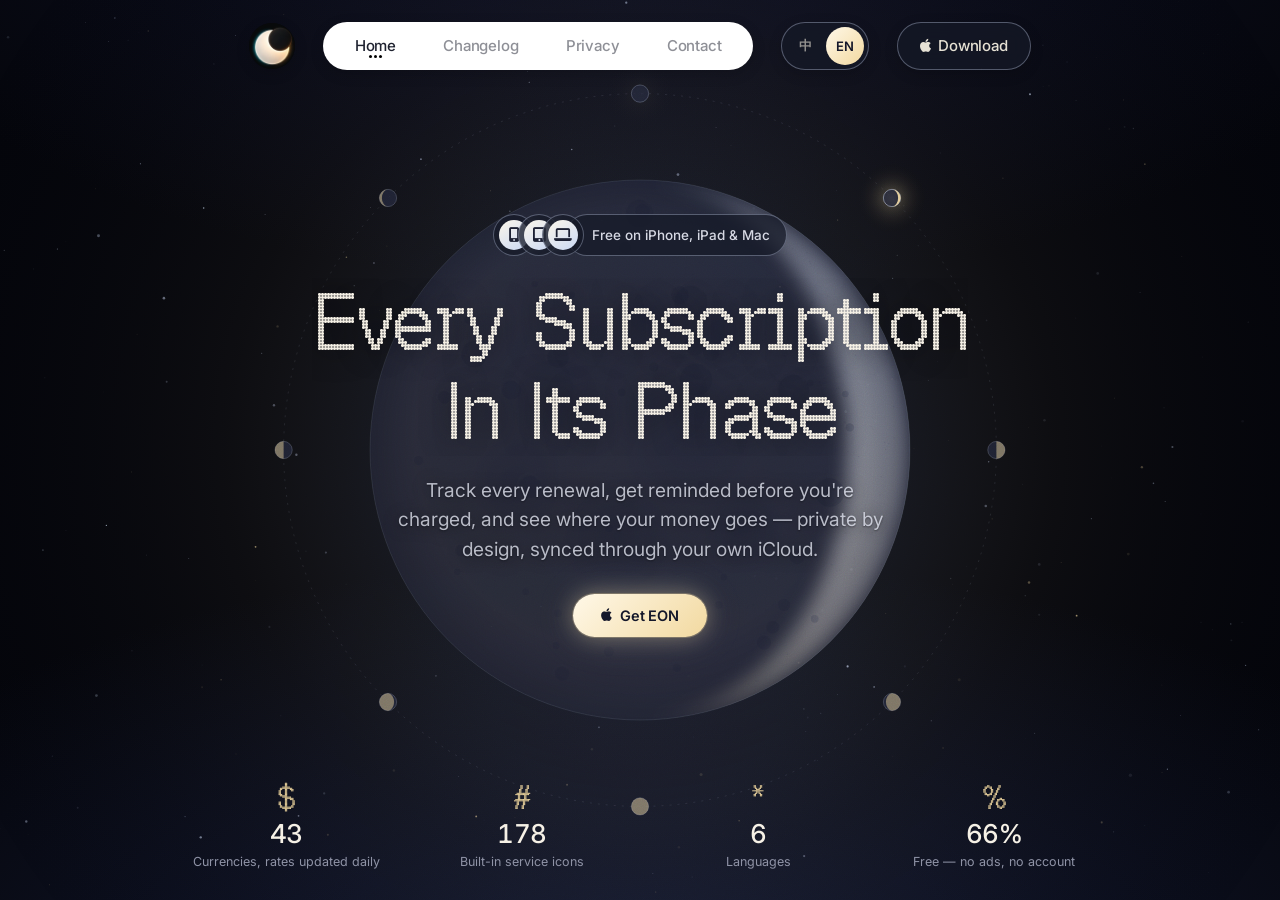
==== commit b7a7ad18: "changelog: 补 v1.1.12,新增 v1.2.0;logo / favicon 换成新图标 Co-Authored-By: Claude Opus 5.5 <noreply@anthrop" ====
--- a/index.html
+++ b/index.html
@@ -23,7 +23,8 @@
   <link href="https://fonts.googleapis.com/css2?family=Inter:wght@400;500;600&display=swap" rel="stylesheet" />
   <link href="https://db.onlinewebfonts.com/c/8cb707a9b8a73f8a7403336b861c3074?family=BubbledotICG-FinePos" rel="stylesheet" />
   <link rel="stylesheet" href="https://cdnjs.cloudflare.com/ajax/libs/font-awesome/6.5.2/css/all.min.css" integrity="sha512-SnH5WK+bZxgPHs44uWIX+LLJAJ9/2PkPKZ5QiAj6Ta86w+fsb2TkcmfRyVX3pBnMFcV7oQPJkl9QevSCWr3W6A==" crossorigin="anonymous" referrerpolicy="no-referrer" />
-  <link rel="icon" href="assets/logo.webp" type="image/webp" />
+  <link rel="icon" href="assets/favicon.png" type="image/png" />
+  <link rel="apple-touch-icon" href="icon.png" />
   <link rel="stylesheet" href="styles.css" />
 </head>
 <body class="home">
--- a/styles.css
+++ b/styles.css
@@ -136,7 +136,8 @@
   width: clamp(40px, 4.4vw, 46px);
   height: clamp(40px, 4.4vw, 46px);
   border-radius: 50%;
-  background: #fff;
+  background: #08090c;
+  overflow: hidden;
   box-shadow: var(--nav-shadow);
   transition: transform 0.3s var(--ease-out);
 }
@@ -147,9 +148,9 @@
 
 .logo img {
   display: block;
-  width: 72%;
-  height: 72%;
-  object-fit: contain;
+  width: 100%;
+  height: 100%;
+  object-fit: cover;
 }
 
 .nav {
@@ -1212,3 +1213,28 @@
     margin-left: 60px;
   }
 }
+
+/* Very short screens (a phone held sideways): let the home page scroll instead of
+   squeezing everything into one viewport, where the headline would overlap the rest. */
+@media (max-height: 520px) {
+  body.home {
+    height: auto;
+    overflow-y: auto;
+  }
+
+  body.home .bg {
+    position: fixed;
+  }
+
+  body.home .page {
+    height: auto;
+    min-height: 100vh;
+    min-height: 100dvh;
+    overflow: visible;
+  }
+
+  body.home .hero {
+    flex: none;
+    padding: 36px 0;
+  }
+}
